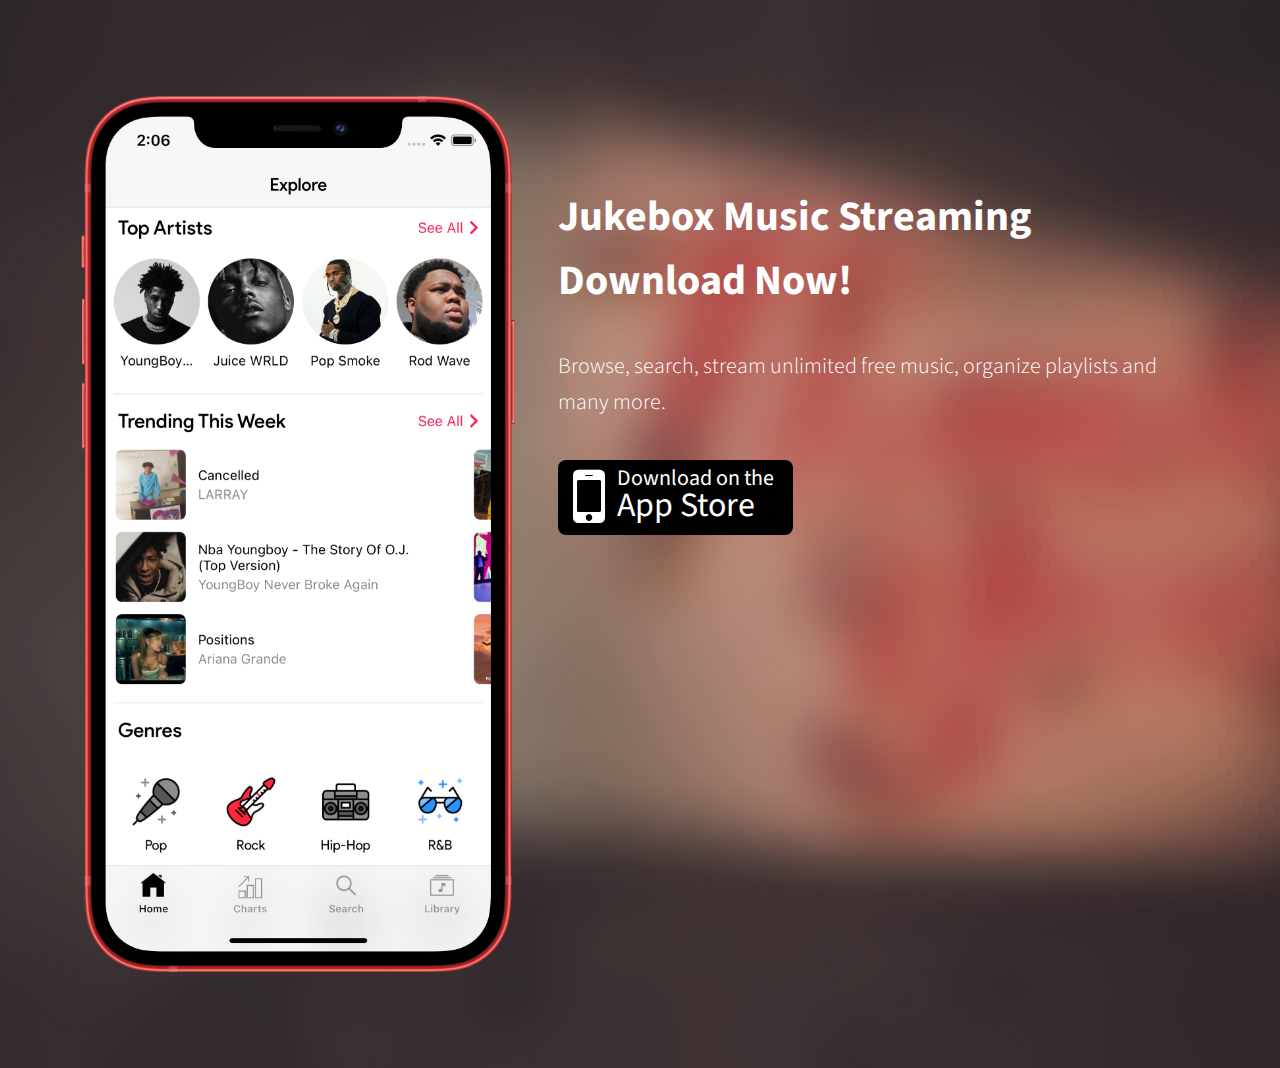
==== index.html @ f1bc5b34 "new" ====
<!DOCTYPE html>
<html lang="en">

    <head>

        <meta charset="utf-8">
        <meta http-equiv="X-UA-Compatible" content="IE=edge">
        <meta name="viewport" content="width=device-width, initial-scale=1">
        <title>Jukebox Music Streaming</title>

        <!-- CSS -->
        <link rel="stylesheet" href="http://fonts.googleapis.com/css?family=Source+Sans+Pro:300,400,700,300italic,400italic,700italic">
        <link rel="stylesheet" href="assets/bootstrap/css/bootstrap.min.css">
        <link rel="stylesheet" href="assets/font-awesome/css/font-awesome.min.css">
        <link rel="stylesheet" href="assets/css/buttons.css">
        <link rel="stylesheet" href="assets/css/style.css">
        <link rel="stylesheet" href="assets/css/media-queries.css">

        <!-- HTML5 Shim and Respond.js IE8 support of HTML5 elements and media queries -->
        <!-- WARNING: Respond.js doesn't work if you view the page via file:// -->
        <!--[if lt IE 9]>
            <script src="https://oss.maxcdn.com/libs/html5shiv/3.7.0/html5shiv.js"></script>
            <script src="https://oss.maxcdn.com/libs/respond.js/1.4.2/respond.min.js"></script>
        <![endif]-->

        <!-- Favicon and touch icons -->
        <link rel="shortcut icon" href="assets/ico/favicon.png">
        <link rel="apple-touch-icon-precomposed" sizes="144x144" href="assets/ico/apple-touch-icon-144-precomposed.png">
        <link rel="apple-touch-icon-precomposed" sizes="114x114" href="assets/ico/apple-touch-icon-114-precomposed.png">
        <link rel="apple-touch-icon-precomposed" sizes="72x72" href="assets/ico/apple-touch-icon-72-precomposed.png">
        <link rel="apple-touch-icon-precomposed" href="assets/ico/apple-touch-icon-57-precomposed.png">

    </head>

    <body>
		
        <!-- Top content -->
        <div class="top-content">
            <div class="inner-bg">
                <div class="container">
                    <div class="row">
                    	<div class="col-sm-5 phone">
                        	<img src="assets/img/iphone-1.png" alt="">
                        </div>
                        <div class="col-sm-7 text">
                            <h1>Jukebox Music Streaming</h1>
                             <h2>Download Now!</h2>

                            <div class="description">
								Browse, search, stream unlimited free music, organize playlists and many more.
   
                            </div>
                            <div class="top-button">
                            	<a class="button-1" href="https://apps.apple.com/us/app/music-player/id1502067327?ls=1">
                            		<span class="button-1-left"><i class="fa fa-mobile"></i></span>
                            		<span class="button-1-right">
                            			<span class="button-1-right-top">Download on the</span>
                            			<span class="button-1-right-bottom">App Store</span>
                            		</span>
                            	</a>
                            </div>
                        </div>
                    </div>
                </div>
            </div>
        </div>
        
       
        

        <!-- Javascript -->
        <script src="assets/js/jquery-1.10.2.min.js"></script>
        <script src="assets/js/jquery.backstretch.min.js"></script>
        <script src="assets/js/retina-1.1.0.min.js"></script>
        <script src="assets/js/scripts.js"></script>

    </body>

</html>
---- assets/css/buttons.css ----
.button-1 {
	display: inline-block;
	height: 75px;
	margin: 0;
    padding: 0 0 0 15px;
    background: #000;
    font-size: 22px;
    line-height: 22px;
    color: #fff;
    text-align: left;
    -moz-border-radius: 8px;
    -webkit-border-radius: 8px;
    border-radius: 8px;
}

.button-1:hover {
	background: #000;
	background: rgba(0, 0, 0, 0.5);
	color: #fff;
}

.button-1 .button-1-left {
	float: left;
}

.button-1 .button-1-left i {
	font-size: 75px;
	vertical-align: middle;
}

.button-1 .button-1-right {
	float: left;
	width: 176px;
	margin: 7px 0 0 12px;
}

.button-1 .button-1-right .button-1-right-top, 
.button-1 .button-1-right .button-1-right-bottom {
	float: left;
	width: 100%;
	font-weight: 400;
}

.button-1 .button-1-right .button-1-right-bottom {
	font-size: 34px;
	line-height: 34px;
}


/***** Social icons *****/

.social {
	display: inline-block;
	width: 42px;
	height: 42px;
	margin: 5px;
    padding: 11px 0 0 0;
    font-size: 20px;
    line-height: 20px;
    color: #fff;
    -moz-border-radius: 4px;
    -webkit-border-radius: 4px;
    border-radius: 4px;
}
.social:hover { color: #fff; background: #888; }

.social-facebook { background: #6686b7; }
.social-twitter { background: #54c0dd; }
.social-pinterest { background: #ff5e63; }
---- assets/css/style.css ----
body {
    background: #fff;
    font-family: 'Source Sans Pro', sans-serif;
    font-weight: 300;
}

strong { font-weight: 700; }

a, a:hover, a:focus {
	color: #888;
	text-decoration: none;
    -o-transition: all .3s;
    -moz-transition: all .3s;
    -webkit-transition: all .3s;
    -ms-transition: all .3s;
    transition: all .3s;
}

h1, h2 {
	margin-top: 10px;
	font-size: 42px;
    font-weight: 700;
    line-height: 54px;
}

img { max-width: 100%; }

::-moz-selection { background: #b44e4a; color: #fff; text-shadow: none; }
::selection { background: #b44e4a; color: #fff; text-shadow: none; }


/***** Top content *****/

.top-content {
    margin: 0 auto;
    text-align: left;
    color: #fff;
}

.inner-bg {
    padding: 80px 0;
}

.top-content .phone {
	text-align: center;
}

.top-content .text {
	padding-top: 100px;
}

.top-content .description {
	margin: 40px 0 10px 0;
    font-size: 22px;
    line-height: 36px;
}

.top-content .top-button {
	margin-top: 40px;
}


/***** Features *****/

.features-container {
    margin: 0 auto;
    padding-bottom: 60px;
    color: #888;
    text-align: center;
}

.features {
    margin-top: 60px;
    padding-bottom: 10px;
}

.features h2 {
    color: #333;
}

.features p {
	margin-top: 30px;
	padding: 0 120px;
    font-size: 22px;
    line-height: 36px;
}

.features-box-1 {
	margin-top: 30px;
}

.features-box-1 h3 {
	font-size: 26px;
    font-weight: 700;
    color: #333;
    line-height: 30px;
}

.features-box-1 p {
	font-size: 18px;
    line-height: 32px;
}

.features-box-1 .features-box-1-icon {
    margin: 0 auto;
    font-size: 56px;
    color: #333;
}


/***** Single feature *****/

.single-feature-container {
    margin: 0 auto;
    text-align: center;
}

.single-feature-text {
    margin-top: 60px;
    padding-bottom: 10px;
}

.single-feature-text p {
	margin-top: 30px;
	padding: 0 120px;
    font-size: 22px;
    line-height: 36px;
}

.single-feature-img {
	margin-top: 30px;
}

.single-feature-img-description {
	margin-top: 70px;
	font-size: 18px;
    line-height: 32px;
	text-align: right;
}

.single-feature-img-description p {
	margin-bottom: 30px;
}

.single-feature-bg {
	color: #fff;
}

.single-feature-no-bg {
	color: #888;
}

.single-feature-no-bg h2 {
	color: #333;
}

.single-feature-no-bg .single-feature-img-description {
	text-align: left;
}

.single-feature-no-bg .single-feature-img-description strong { color: #333; }


/***** Call to action *****/

.call-to-action-container {
    margin: 0 auto;
    padding-bottom: 60px;
    color: #888;
    text-align: center;
}

.call-to-action-text {
    margin-top: 60px;
    padding-bottom: 10px;
}

.call-to-action-text h2 {
	color: #333;
}

.call-to-action-text p {
	margin-top: 30px;
    font-size: 22px;
    line-height: 36px;
}

.call-to-action-button {
	margin-top: 40px;
}


/***** Footer *****/

footer {
	padding: 30px 0;
	background: #333;
	text-align: center;
}

.footer-copyright {
	margin: 15px 0 0 0;
	font-size: 18px;
    line-height: 32px;
    color: #fff;
}

.footer-copyright a {
	color: #fff;
	border-bottom: 1px dashed #eee;
}
.footer-copyright a:hover { border: 0; }
---- assets/css/media-queries.css ----
@media (min-width: 992px) and (max-width: 1199px) {

}

@media (min-width: 768px) and (max-width: 991px) {

	.top-content .text { padding-top: 25px; }

    .features p, .single-feature-text p { padding: 0; }
    
    .single-feature-img-description { float: none; width: auto; margin-top: 30px; text-align: center; }
    .single-feature-img { float: none; width: auto; margin-top: 50px; text-align: center; }
    
    .single-feature-no-bg { padding-bottom: 40px; }
    .single-feature-no-bg .single-feature-img-description { margin-top: 50px; text-align: center; }
    .single-feature-no-bg .single-feature-img { margin-top: 30px; }

}

@media (max-width: 767px) {
    
    .top-content .text { padding-top: 60px; text-align: center; }

    .top-content h1, .features h2, .single-feature-text h2, .call-to-action-text h2 { font-size: 36px; padding: 0 20px; }

    .top-content .description, .features p, .single-feature-text p, .call-to-action-text p { padding: 0 20px; }
    
    .features-box-1 p { padding: 0 20px; }
    
    .single-feature-img-description { margin-top: 30px; text-align: center; }
    .single-feature-img { margin-top: 50px; text-align: center; }
    .single-feature-img-description p { padding: 0 20px; }
    
    .single-feature-no-bg { padding-bottom: 40px; }
    .single-feature-no-bg .single-feature-img-description { margin-top: 50px; text-align: center; }
    .single-feature-no-bg .single-feature-img { margin-top: 30px; }
    
    .footer-copyright, .footer-social { text-align: center; }
    .footer-copyright { padding: 0 20px; }

}
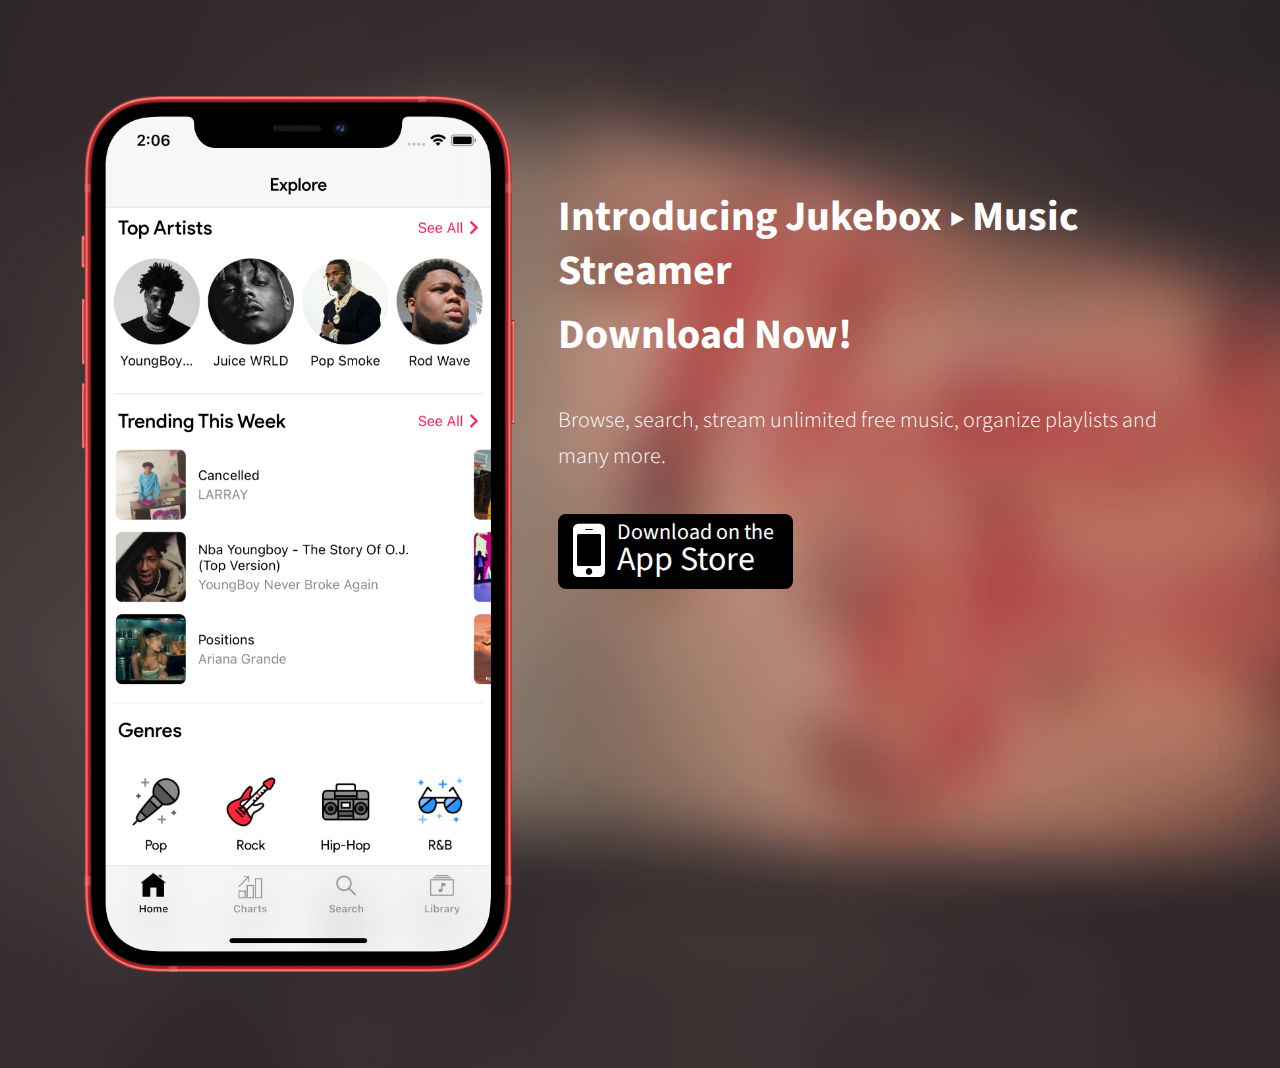
==== commit e83b18e3: "changes" ====
--- a/index.html
+++ b/index.html
@@ -6,7 +6,7 @@
         <meta charset="utf-8">
         <meta http-equiv="X-UA-Compatible" content="IE=edge">
         <meta name="viewport" content="width=device-width, initial-scale=1">
-        <title>Jukebox Music Streaming</title>
+        <title>Jukebox ▸</title>
 
         <!-- CSS -->
         <link rel="stylesheet" href="http://fonts.googleapis.com/css?family=Source+Sans+Pro:300,400,700,300italic,400italic,700italic">
@@ -43,7 +43,7 @@
                         	<img src="assets/img/iphone-1.png" alt="">
                         </div>
                         <div class="col-sm-7 text">
-                            <h1>Jukebox Music Streaming</h1>
+                            <h1>Introducing Jukebox ▸ Music Streamer</h1>
                              <h2>Download Now!</h2>
 
                             <div class="description">
@@ -51,7 +51,7 @@
    
                             </div>
                             <div class="top-button">
-                            	<a class="button-1" href="https://apps.apple.com/us/app/music-player/id1502067327?ls=1">
+                            	<a class="button-1" href="https://apps.apple.com/us/app/jukebox/id1545875297">
                             		<span class="button-1-left"><i class="fa fa-mobile"></i></span>
                             		<span class="button-1-right">
                             			<span class="button-1-right-top">Download on the</span>
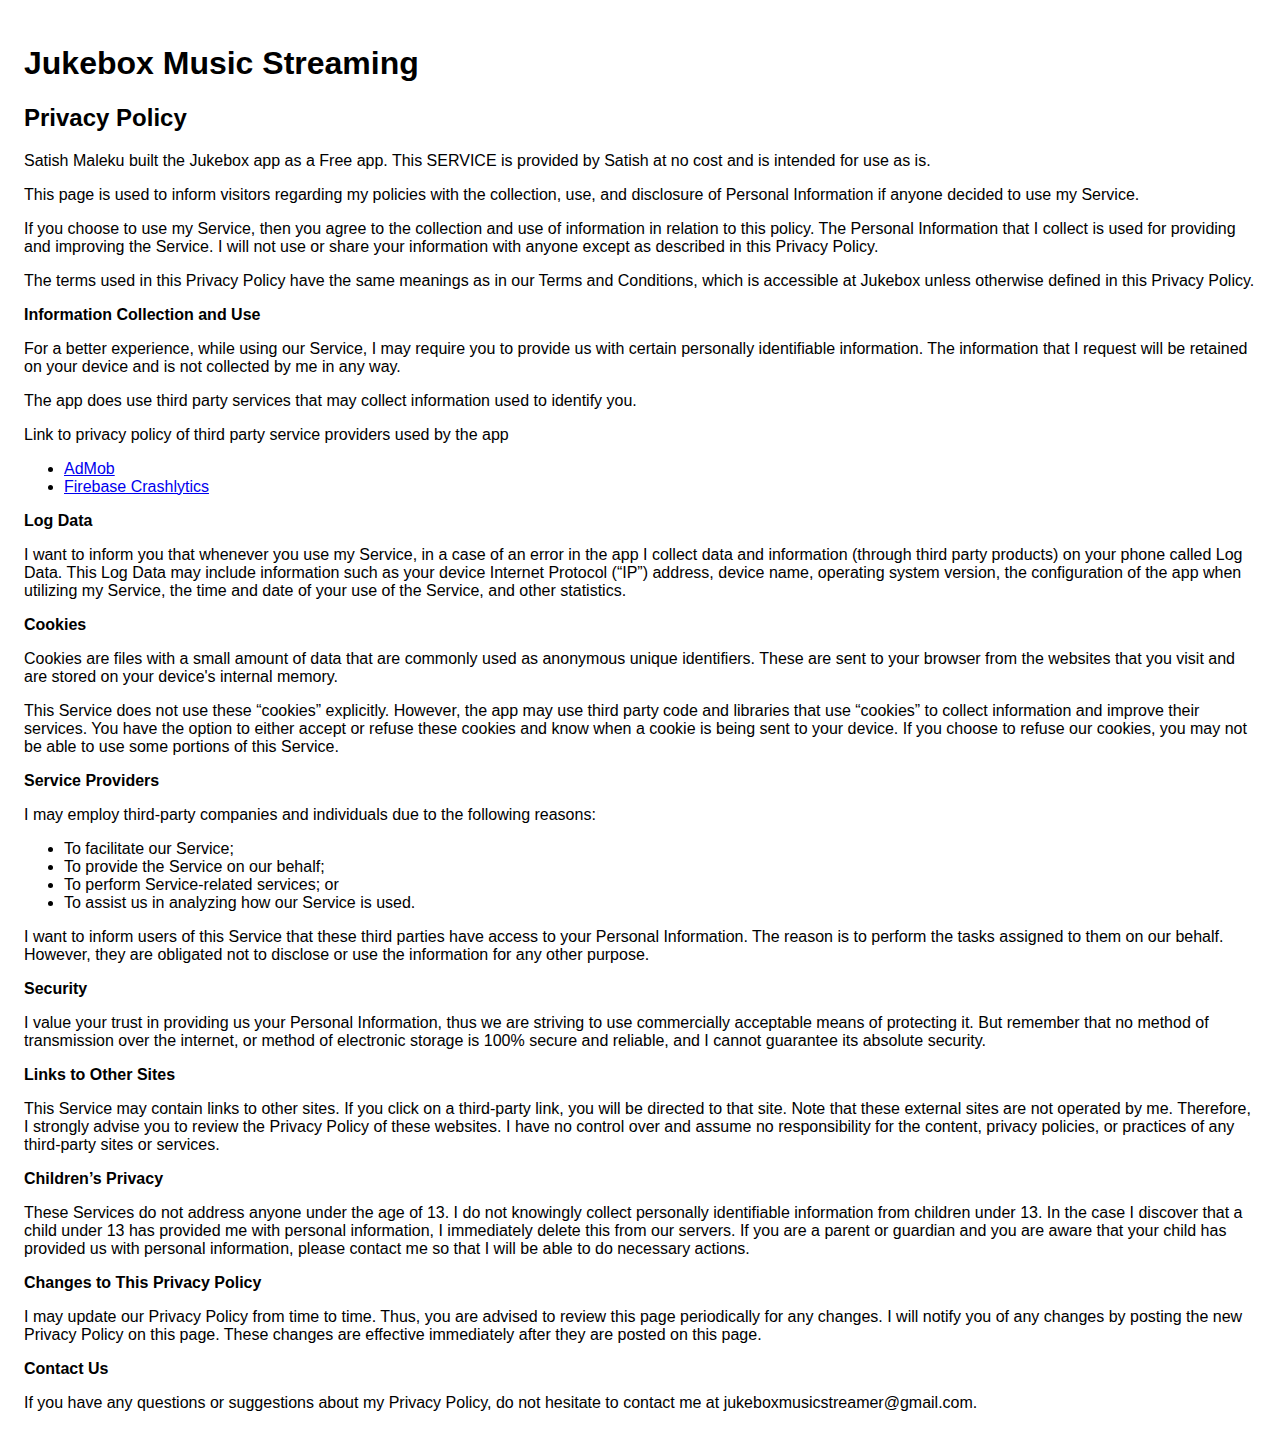
==== commit 60a51160: "Update index.html" ====
--- a/index.html
+++ b/index.html
@@ -1,80 +1,121 @@
 <!DOCTYPE html>
-<html lang="en">
-
+    <html>
     <head>
-
-        <meta charset="utf-8">
-        <meta http-equiv="X-UA-Compatible" content="IE=edge">
-        <meta name="viewport" content="width=device-width, initial-scale=1">
-        <title>Jukebox ▸</title>
-
-        <!-- CSS -->
-        <link rel="stylesheet" href="http://fonts.googleapis.com/css?family=Source+Sans+Pro:300,400,700,300italic,400italic,700italic">
-        <link rel="stylesheet" href="assets/bootstrap/css/bootstrap.min.css">
-        <link rel="stylesheet" href="assets/font-awesome/css/font-awesome.min.css">
-        <link rel="stylesheet" href="assets/css/buttons.css">
-        <link rel="stylesheet" href="assets/css/style.css">
-        <link rel="stylesheet" href="assets/css/media-queries.css">
-
-        <!-- HTML5 Shim and Respond.js IE8 support of HTML5 elements and media queries -->
-        <!-- WARNING: Respond.js doesn't work if you view the page via file:// -->
-        <!--[if lt IE 9]>
-            <script src="https://oss.maxcdn.com/libs/html5shiv/3.7.0/html5shiv.js"></script>
-            <script src="https://oss.maxcdn.com/libs/respond.js/1.4.2/respond.min.js"></script>
-        <![endif]-->
-
-        <!-- Favicon and touch icons -->
-        <link rel="shortcut icon" href="assets/ico/favicon.png">
-        <link rel="apple-touch-icon-precomposed" sizes="144x144" href="assets/ico/apple-touch-icon-144-precomposed.png">
-        <link rel="apple-touch-icon-precomposed" sizes="114x114" href="assets/ico/apple-touch-icon-114-precomposed.png">
-        <link rel="apple-touch-icon-precomposed" sizes="72x72" href="assets/ico/apple-touch-icon-72-precomposed.png">
-        <link rel="apple-touch-icon-precomposed" href="assets/ico/apple-touch-icon-57-precomposed.png">
-
+      <meta charset='utf-8'>
+      <meta name='viewport' content='width=device-width'>
+      <title>Jukebox</title>
+      <style> body { font-family: 'Helvetica Neue', Helvetica, Arial, sans-serif; padding:1em; } </style>
     </head>
-
     <body>
-		
-        <!-- Top content -->
-        <div class="top-content">
-            <div class="inner-bg">
-                <div class="container">
-                    <div class="row">
-                    	<div class="col-sm-5 phone">
-                        	<img src="assets/img/iphone-1.png" alt="">
-                        </div>
-                        <div class="col-sm-7 text">
-                            <h1>Introducing Jukebox ▸ Music Streamer</h1>
-                             <h2>Download Now!</h2>
-
-                            <div class="description">
-								Browse, search, stream unlimited free music, organize playlists and many more.
-   
-                            </div>
-                            <div class="top-button">
-                            	<a class="button-1" href="https://apps.apple.com/us/app/jukebox/id1545875297">
-                            		<span class="button-1-left"><i class="fa fa-mobile"></i></span>
-                            		<span class="button-1-right">
-                            			<span class="button-1-right-top">Download on the</span>
-                            			<span class="button-1-right-bottom">App Store</span>
-                            		</span>
-                            	</a>
-                            </div>
-                        </div>
-                    </div>
-                </div>
-            </div>
-        </div>
-        
-       
-        
-
-        <!-- Javascript -->
-        <script src="assets/js/jquery-1.10.2.min.js"></script>
-        <script src="assets/js/jquery.backstretch.min.js"></script>
-        <script src="assets/js/retina-1.1.0.min.js"></script>
-        <script src="assets/js/scripts.js"></script>
-
+    <h1>Jukebox Music Streaming</h1> 
+    <h2><strong>Privacy Policy</strong></h2>
+                    <p>
+                    Satish Maleku built the Jukebox app as
+                    a Free app. This SERVICE is provided by
+                    Satish at no cost and is intended for
+                    use as is.
+                  </p> <p>
+                    This page is used to inform visitors regarding
+                    my policies with the collection, use, and
+                    disclosure of Personal Information if anyone decided to use
+                    my Service.
+                  </p> <p>
+                    If you choose to use my Service, then you agree
+                    to the collection and use of information in relation to this
+                    policy. The Personal Information that I collect is
+                    used for providing and improving the Service.
+                    I will not use or share your
+                    information with anyone except as described in this Privacy
+                    Policy.
+                  </p> <p>
+                    The terms used in this Privacy Policy have the same meanings
+                    as in our Terms and Conditions, which is accessible at
+                    Jukebox unless otherwise defined in this Privacy
+                    Policy.
+                  </p> <p><strong>Information Collection and Use</strong></p> <p>
+                    For a better experience, while using our Service,
+                    I may require you to provide us with certain
+                    personally identifiable information. The
+                    information that I request will be
+                    retained on your device and is not collected by me in any way.
+                  </p> <p>
+                    The app does use third party services that may collect
+                    information used to identify you.
+                  </p> <div><p>
+                      Link to privacy policy of third party service providers
+                      used by the app
+                    </p> <ul><!----><li><a href="https://support.google.com/admob/answer/6128543?hl=en" target="_blank">AdMob</a></li><!----><li><a href="https://firebase.google.com/terms/crashlytics" target="_blank">Firebase Crashlytics</a></li><!----><!----><!----><!----><!----><!----><!----><!----><!----><!----></ul></div> <p><strong>Log Data</strong></p> <p>
+                    I want to inform you that whenever
+                    you use my Service, in a case of an error in the
+                    app I collect data and information (through third
+                    party products) on your phone called Log Data. This Log Data
+                    may include information such as your device Internet
+                    Protocol (“IP”) address, device name, operating system
+                    version, the configuration of the app when utilizing
+                    my Service, the time and date of your use of the
+                    Service, and other statistics.
+                  </p> <p><strong>Cookies</strong></p> <p>
+                    Cookies are files with a small amount of data that are
+                    commonly used as anonymous unique identifiers. These are
+                    sent to your browser from the websites that you visit and
+                    are stored on your device's internal memory.
+                  </p> <p>
+                    This Service does not use these “cookies” explicitly.
+                    However, the app may use third party code and libraries that
+                    use “cookies” to collect information and improve their
+                    services. You have the option to either accept or refuse
+                    these cookies and know when a cookie is being sent to your
+                    device. If you choose to refuse our cookies, you may not be
+                    able to use some portions of this Service.
+                  </p> <p><strong>Service Providers</strong></p> <p>
+                    I may employ third-party companies
+                    and individuals due to the following reasons:
+                  </p> <ul><li>To facilitate our Service;</li> <li>To provide the Service on our behalf;</li> <li>To perform Service-related services; or</li> <li>To assist us in analyzing how our Service is used.</li></ul> <p>
+                    I want to inform users of this
+                    Service that these third parties have access to your
+                    Personal Information. The reason is to perform the tasks
+                    assigned to them on our behalf. However, they are obligated
+                    not to disclose or use the information for any other
+                    purpose.
+                  </p> <p><strong>Security</strong></p> <p>
+                    I value your trust in providing us
+                    your Personal Information, thus we are striving to use
+                    commercially acceptable means of protecting it. But remember
+                    that no method of transmission over the internet, or method
+                    of electronic storage is 100% secure and reliable, and
+                    I cannot guarantee its absolute security.
+                  </p> <p><strong>Links to Other Sites</strong></p> <p>
+                    This Service may contain links to other sites. If you click
+                    on a third-party link, you will be directed to that site.
+                    Note that these external sites are not operated by
+                    me. Therefore, I strongly advise you to
+                    review the Privacy Policy of these websites.
+                    I have no control over and assume no
+                    responsibility for the content, privacy policies, or
+                    practices of any third-party sites or services.
+                  </p> <p><strong>Children’s Privacy</strong></p> <p>
+                    These Services do not address anyone under the age of 13.
+                    I do not knowingly collect personally
+                    identifiable information from children under 13. In the case
+                    I discover that a child under 13 has provided
+                    me with personal information,
+                    I immediately delete this from our servers. If you
+                    are a parent or guardian and you are aware that your child
+                    has provided us with personal information, please contact
+                    me so that I will be able to do
+                    necessary actions.
+                  </p> <p><strong>Changes to This Privacy Policy</strong></p> <p>
+                    I may update our Privacy Policy from
+                    time to time. Thus, you are advised to review this page
+                    periodically for any changes. I will
+                    notify you of any changes by posting the new Privacy Policy
+                    on this page. These changes are effective immediately after
+                    they are posted on this page.
+                  </p> <p><strong>Contact Us</strong></p> <p>
+                    If you have any questions or suggestions about
+                    my Privacy Policy, do not hesitate to contact
+                    me at jukeboxmusicstreamer@gmail.com.
+                  </p>
     </body>
-
-</html>
-
+    </html>
+      
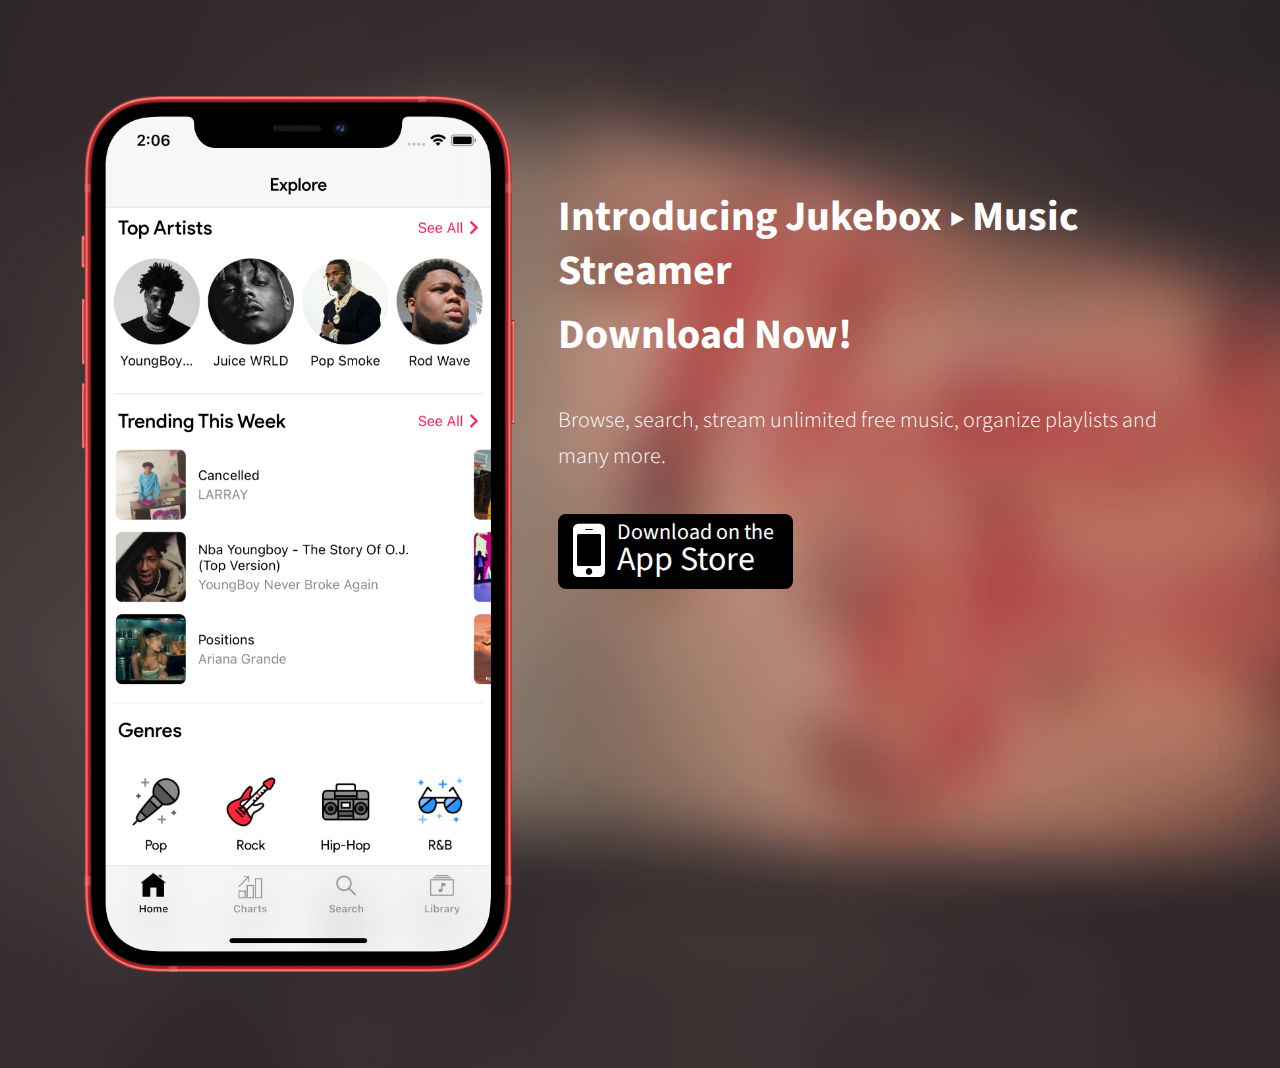
==== commit e794559e: "changesss" ====
--- a/index.html
+++ b/index.html
@@ -1,121 +1,80 @@
 <!DOCTYPE html>
-    <html>
+<html lang="en">
+
     <head>
-      <meta charset='utf-8'>
-      <meta name='viewport' content='width=device-width'>
-      <title>Jukebox</title>
-      <style> body { font-family: 'Helvetica Neue', Helvetica, Arial, sans-serif; padding:1em; } </style>
+
+        <meta charset="utf-8">
+        <meta http-equiv="X-UA-Compatible" content="IE=edge">
+        <meta name="viewport" content="width=device-width, initial-scale=1">
+        <title>Jukebox ▸</title>
+
+        <!-- CSS -->
+        <link rel="stylesheet" href="http://fonts.googleapis.com/css?family=Source+Sans+Pro:300,400,700,300italic,400italic,700italic">
+        <link rel="stylesheet" href="assets/bootstrap/css/bootstrap.min.css">
+        <link rel="stylesheet" href="assets/font-awesome/css/font-awesome.min.css">
+        <link rel="stylesheet" href="assets/css/buttons.css">
+        <link rel="stylesheet" href="assets/css/style.css">
+        <link rel="stylesheet" href="assets/css/media-queries.css">
+
+        <!-- HTML5 Shim and Respond.js IE8 support of HTML5 elements and media queries -->
+        <!-- WARNING: Respond.js doesn't work if you view the page via file:// -->
+        <!--[if lt IE 9]>
+            <script src="https://oss.maxcdn.com/libs/html5shiv/3.7.0/html5shiv.js"></script>
+            <script src="https://oss.maxcdn.com/libs/respond.js/1.4.2/respond.min.js"></script>
+        <![endif]-->
+
+        <!-- Favicon and touch icons -->
+        <link rel="shortcut icon" href="assets/ico/favicon.png">
+        <link rel="apple-touch-icon-precomposed" sizes="144x144" href="assets/ico/apple-touch-icon-144-precomposed.png">
+        <link rel="apple-touch-icon-precomposed" sizes="114x114" href="assets/ico/apple-touch-icon-114-precomposed.png">
+        <link rel="apple-touch-icon-precomposed" sizes="72x72" href="assets/ico/apple-touch-icon-72-precomposed.png">
+        <link rel="apple-touch-icon-precomposed" href="assets/ico/apple-touch-icon-57-precomposed.png">
+
     </head>
+
     <body>
-    <h1>Jukebox Music Streaming</h1> 
-    <h2><strong>Privacy Policy</strong></h2>
-                    <p>
-                    Satish Maleku built the Jukebox app as
-                    a Free app. This SERVICE is provided by
-                    Satish at no cost and is intended for
-                    use as is.
-                  </p> <p>
-                    This page is used to inform visitors regarding
-                    my policies with the collection, use, and
-                    disclosure of Personal Information if anyone decided to use
-                    my Service.
-                  </p> <p>
-                    If you choose to use my Service, then you agree
-                    to the collection and use of information in relation to this
-                    policy. The Personal Information that I collect is
-                    used for providing and improving the Service.
-                    I will not use or share your
-                    information with anyone except as described in this Privacy
-                    Policy.
-                  </p> <p>
-                    The terms used in this Privacy Policy have the same meanings
-                    as in our Terms and Conditions, which is accessible at
-                    Jukebox unless otherwise defined in this Privacy
-                    Policy.
-                  </p> <p><strong>Information Collection and Use</strong></p> <p>
-                    For a better experience, while using our Service,
-                    I may require you to provide us with certain
-                    personally identifiable information. The
-                    information that I request will be
-                    retained on your device and is not collected by me in any way.
-                  </p> <p>
-                    The app does use third party services that may collect
-                    information used to identify you.
-                  </p> <div><p>
-                      Link to privacy policy of third party service providers
-                      used by the app
-                    </p> <ul><!----><li><a href="https://support.google.com/admob/answer/6128543?hl=en" target="_blank">AdMob</a></li><!----><li><a href="https://firebase.google.com/terms/crashlytics" target="_blank">Firebase Crashlytics</a></li><!----><!----><!----><!----><!----><!----><!----><!----><!----><!----></ul></div> <p><strong>Log Data</strong></p> <p>
-                    I want to inform you that whenever
-                    you use my Service, in a case of an error in the
-                    app I collect data and information (through third
-                    party products) on your phone called Log Data. This Log Data
-                    may include information such as your device Internet
-                    Protocol (“IP”) address, device name, operating system
-                    version, the configuration of the app when utilizing
-                    my Service, the time and date of your use of the
-                    Service, and other statistics.
-                  </p> <p><strong>Cookies</strong></p> <p>
-                    Cookies are files with a small amount of data that are
-                    commonly used as anonymous unique identifiers. These are
-                    sent to your browser from the websites that you visit and
-                    are stored on your device's internal memory.
-                  </p> <p>
-                    This Service does not use these “cookies” explicitly.
-                    However, the app may use third party code and libraries that
-                    use “cookies” to collect information and improve their
-                    services. You have the option to either accept or refuse
-                    these cookies and know when a cookie is being sent to your
-                    device. If you choose to refuse our cookies, you may not be
-                    able to use some portions of this Service.
-                  </p> <p><strong>Service Providers</strong></p> <p>
-                    I may employ third-party companies
-                    and individuals due to the following reasons:
-                  </p> <ul><li>To facilitate our Service;</li> <li>To provide the Service on our behalf;</li> <li>To perform Service-related services; or</li> <li>To assist us in analyzing how our Service is used.</li></ul> <p>
-                    I want to inform users of this
-                    Service that these third parties have access to your
-                    Personal Information. The reason is to perform the tasks
-                    assigned to them on our behalf. However, they are obligated
-                    not to disclose or use the information for any other
-                    purpose.
-                  </p> <p><strong>Security</strong></p> <p>
-                    I value your trust in providing us
-                    your Personal Information, thus we are striving to use
-                    commercially acceptable means of protecting it. But remember
-                    that no method of transmission over the internet, or method
-                    of electronic storage is 100% secure and reliable, and
-                    I cannot guarantee its absolute security.
-                  </p> <p><strong>Links to Other Sites</strong></p> <p>
-                    This Service may contain links to other sites. If you click
-                    on a third-party link, you will be directed to that site.
-                    Note that these external sites are not operated by
-                    me. Therefore, I strongly advise you to
-                    review the Privacy Policy of these websites.
-                    I have no control over and assume no
-                    responsibility for the content, privacy policies, or
-                    practices of any third-party sites or services.
-                  </p> <p><strong>Children’s Privacy</strong></p> <p>
-                    These Services do not address anyone under the age of 13.
-                    I do not knowingly collect personally
-                    identifiable information from children under 13. In the case
-                    I discover that a child under 13 has provided
-                    me with personal information,
-                    I immediately delete this from our servers. If you
-                    are a parent or guardian and you are aware that your child
-                    has provided us with personal information, please contact
-                    me so that I will be able to do
-                    necessary actions.
-                  </p> <p><strong>Changes to This Privacy Policy</strong></p> <p>
-                    I may update our Privacy Policy from
-                    time to time. Thus, you are advised to review this page
-                    periodically for any changes. I will
-                    notify you of any changes by posting the new Privacy Policy
-                    on this page. These changes are effective immediately after
-                    they are posted on this page.
-                  </p> <p><strong>Contact Us</strong></p> <p>
-                    If you have any questions or suggestions about
-                    my Privacy Policy, do not hesitate to contact
-                    me at jukeboxmusicstreamer@gmail.com.
-                  </p>
+		
+        <!-- Top content -->
+        <div class="top-content">
+            <div class="inner-bg">
+                <div class="container">
+                    <div class="row">
+                    	<div class="col-sm-5 phone">
+                        	<img src="assets/img/iphone-1.png" alt="">
+                        </div>
+                        <div class="col-sm-7 text">
+                            <h1>Introducing Jukebox ▸ Music Streamer</h1>
+                             <h2>Download Now!</h2>
+
+                            <div class="description">
+								Browse, search, stream unlimited free music, organize playlists and many more.
+   
+                            </div>
+                            <div class="top-button">
+                            	<a class="button-1" href="https://apps.apple.com/us/app/jukebox/id1545875297">
+                            		<span class="button-1-left"><i class="fa fa-mobile"></i></span>
+                            		<span class="button-1-right">
+                            			<span class="button-1-right-top">Download on the</span>
+                            			<span class="button-1-right-bottom">App Store</span>
+                            		</span>
+                            	</a>
+                            </div>
+                        </div>
+                    </div>
+                </div>
+            </div>
+        </div>
+        
+       
+        
+
+        <!-- Javascript -->
+        <script src="assets/js/jquery-1.10.2.min.js"></script>
+        <script src="assets/js/jquery.backstretch.min.js"></script>
+        <script src="assets/js/retina-1.1.0.min.js"></script>
+        <script src="assets/js/scripts.js"></script>
+
     </body>
-    </html>
-      
+
+</html>
+
--- a/assets/css/buttons.css
+++ b/assets/css/buttons.css
@@ -0,0 +1,71 @@
+
+.button-1 {
+	display: inline-block;
+	height: 75px;
+	margin: 0;
+    padding: 0 0 0 15px;
+    background: #000;
+    font-size: 22px;
+    line-height: 22px;
+    color: #fff;
+    text-align: left;
+    -moz-border-radius: 8px;
+    -webkit-border-radius: 8px;
+    border-radius: 8px;
+}
+
+.button-1:hover {
+	background: #000;
+	background: rgba(0, 0, 0, 0.5);
+	color: #fff;
+}
+
+.button-1 .button-1-left {
+	float: left;
+}
+
+.button-1 .button-1-left i {
+	font-size: 75px;
+	vertical-align: middle;
+}
+
+.button-1 .button-1-right {
+	float: left;
+	width: 176px;
+	margin: 7px 0 0 12px;
+}
+
+.button-1 .button-1-right .button-1-right-top, 
+.button-1 .button-1-right .button-1-right-bottom {
+	float: left;
+	width: 100%;
+	font-weight: 400;
+}
+
+.button-1 .button-1-right .button-1-right-bottom {
+	font-size: 34px;
+	line-height: 34px;
+}
+
+
+/***** Social icons *****/
+
+.social {
+	display: inline-block;
+	width: 42px;
+	height: 42px;
+	margin: 5px;
+    padding: 11px 0 0 0;
+    font-size: 20px;
+    line-height: 20px;
+    color: #fff;
+    -moz-border-radius: 4px;
+    -webkit-border-radius: 4px;
+    border-radius: 4px;
+}
+.social:hover { color: #fff; background: #888; }
+
+.social-facebook { background: #6686b7; }
+.social-twitter { background: #54c0dd; }
+.social-pinterest { background: #ff5e63; }
+
--- a/assets/css/style.css
+++ b/assets/css/style.css
@@ -0,0 +1,214 @@
+
+body {
+    background: #fff;
+    font-family: 'Source Sans Pro', sans-serif;
+    font-weight: 300;
+}
+
+strong { font-weight: 700; }
+
+a, a:hover, a:focus {
+	color: #888;
+	text-decoration: none;
+    -o-transition: all .3s;
+    -moz-transition: all .3s;
+    -webkit-transition: all .3s;
+    -ms-transition: all .3s;
+    transition: all .3s;
+}
+
+h1, h2 {
+	margin-top: 10px;
+	font-size: 42px;
+    font-weight: 700;
+    line-height: 54px;
+}
+
+img { max-width: 100%; }
+
+::-moz-selection { background: #b44e4a; color: #fff; text-shadow: none; }
+::selection { background: #b44e4a; color: #fff; text-shadow: none; }
+
+
+/***** Top content *****/
+
+.top-content {
+    margin: 0 auto;
+    text-align: left;
+    color: #fff;
+}
+
+.inner-bg {
+    padding: 80px 0;
+}
+
+.top-content .phone {
+	text-align: center;
+}
+
+.top-content .text {
+	padding-top: 100px;
+}
+
+.top-content .description {
+	margin: 40px 0 10px 0;
+    font-size: 22px;
+    line-height: 36px;
+}
+
+.top-content .top-button {
+	margin-top: 40px;
+}
+
+
+/***** Features *****/
+
+.features-container {
+    margin: 0 auto;
+    padding-bottom: 60px;
+    color: #888;
+    text-align: center;
+}
+
+.features {
+    margin-top: 60px;
+    padding-bottom: 10px;
+}
+
+.features h2 {
+    color: #333;
+}
+
+.features p {
+	margin-top: 30px;
+	padding: 0 120px;
+    font-size: 22px;
+    line-height: 36px;
+}
+
+.features-box-1 {
+	margin-top: 30px;
+}
+
+.features-box-1 h3 {
+	font-size: 26px;
+    font-weight: 700;
+    color: #333;
+    line-height: 30px;
+}
+
+.features-box-1 p {
+	font-size: 18px;
+    line-height: 32px;
+}
+
+.features-box-1 .features-box-1-icon {
+    margin: 0 auto;
+    font-size: 56px;
+    color: #333;
+}
+
+
+/***** Single feature *****/
+
+.single-feature-container {
+    margin: 0 auto;
+    text-align: center;
+}
+
+.single-feature-text {
+    margin-top: 60px;
+    padding-bottom: 10px;
+}
+
+.single-feature-text p {
+	margin-top: 30px;
+	padding: 0 120px;
+    font-size: 22px;
+    line-height: 36px;
+}
+
+.single-feature-img {
+	margin-top: 30px;
+}
+
+.single-feature-img-description {
+	margin-top: 70px;
+	font-size: 18px;
+    line-height: 32px;
+	text-align: right;
+}
+
+.single-feature-img-description p {
+	margin-bottom: 30px;
+}
+
+.single-feature-bg {
+	color: #fff;
+}
+
+.single-feature-no-bg {
+	color: #888;
+}
+
+.single-feature-no-bg h2 {
+	color: #333;
+}
+
+.single-feature-no-bg .single-feature-img-description {
+	text-align: left;
+}
+
+.single-feature-no-bg .single-feature-img-description strong { color: #333; }
+
+
+/***** Call to action *****/
+
+.call-to-action-container {
+    margin: 0 auto;
+    padding-bottom: 60px;
+    color: #888;
+    text-align: center;
+}
+
+.call-to-action-text {
+    margin-top: 60px;
+    padding-bottom: 10px;
+}
+
+.call-to-action-text h2 {
+	color: #333;
+}
+
+.call-to-action-text p {
+	margin-top: 30px;
+    font-size: 22px;
+    line-height: 36px;
+}
+
+.call-to-action-button {
+	margin-top: 40px;
+}
+
+
+/***** Footer *****/
+
+footer {
+	padding: 30px 0;
+	background: #333;
+	text-align: center;
+}
+
+.footer-copyright {
+	margin: 15px 0 0 0;
+	font-size: 18px;
+    line-height: 32px;
+    color: #fff;
+}
+
+.footer-copyright a {
+	color: #fff;
+	border-bottom: 1px dashed #eee;
+}
+.footer-copyright a:hover { border: 0; }
+
--- a/assets/css/media-queries.css
+++ b/assets/css/media-queries.css
@@ -0,0 +1,43 @@
+
+@media (min-width: 992px) and (max-width: 1199px) {
+
+}
+
+@media (min-width: 768px) and (max-width: 991px) {
+
+	.top-content .text { padding-top: 25px; }
+
+    .features p, .single-feature-text p { padding: 0; }
+    
+    .single-feature-img-description { float: none; width: auto; margin-top: 30px; text-align: center; }
+    .single-feature-img { float: none; width: auto; margin-top: 50px; text-align: center; }
+    
+    .single-feature-no-bg { padding-bottom: 40px; }
+    .single-feature-no-bg .single-feature-img-description { margin-top: 50px; text-align: center; }
+    .single-feature-no-bg .single-feature-img { margin-top: 30px; }
+
+}
+
+@media (max-width: 767px) {
+    
+    .top-content .text { padding-top: 60px; text-align: center; }
+
+    .top-content h1, .features h2, .single-feature-text h2, .call-to-action-text h2 { font-size: 36px; padding: 0 20px; }
+
+    .top-content .description, .features p, .single-feature-text p, .call-to-action-text p { padding: 0 20px; }
+    
+    .features-box-1 p { padding: 0 20px; }
+    
+    .single-feature-img-description { margin-top: 30px; text-align: center; }
+    .single-feature-img { margin-top: 50px; text-align: center; }
+    .single-feature-img-description p { padding: 0 20px; }
+    
+    .single-feature-no-bg { padding-bottom: 40px; }
+    .single-feature-no-bg .single-feature-img-description { margin-top: 50px; text-align: center; }
+    .single-feature-no-bg .single-feature-img { margin-top: 30px; }
+    
+    .footer-copyright, .footer-social { text-align: center; }
+    .footer-copyright { padding: 0 20px; }
+
+}
+
